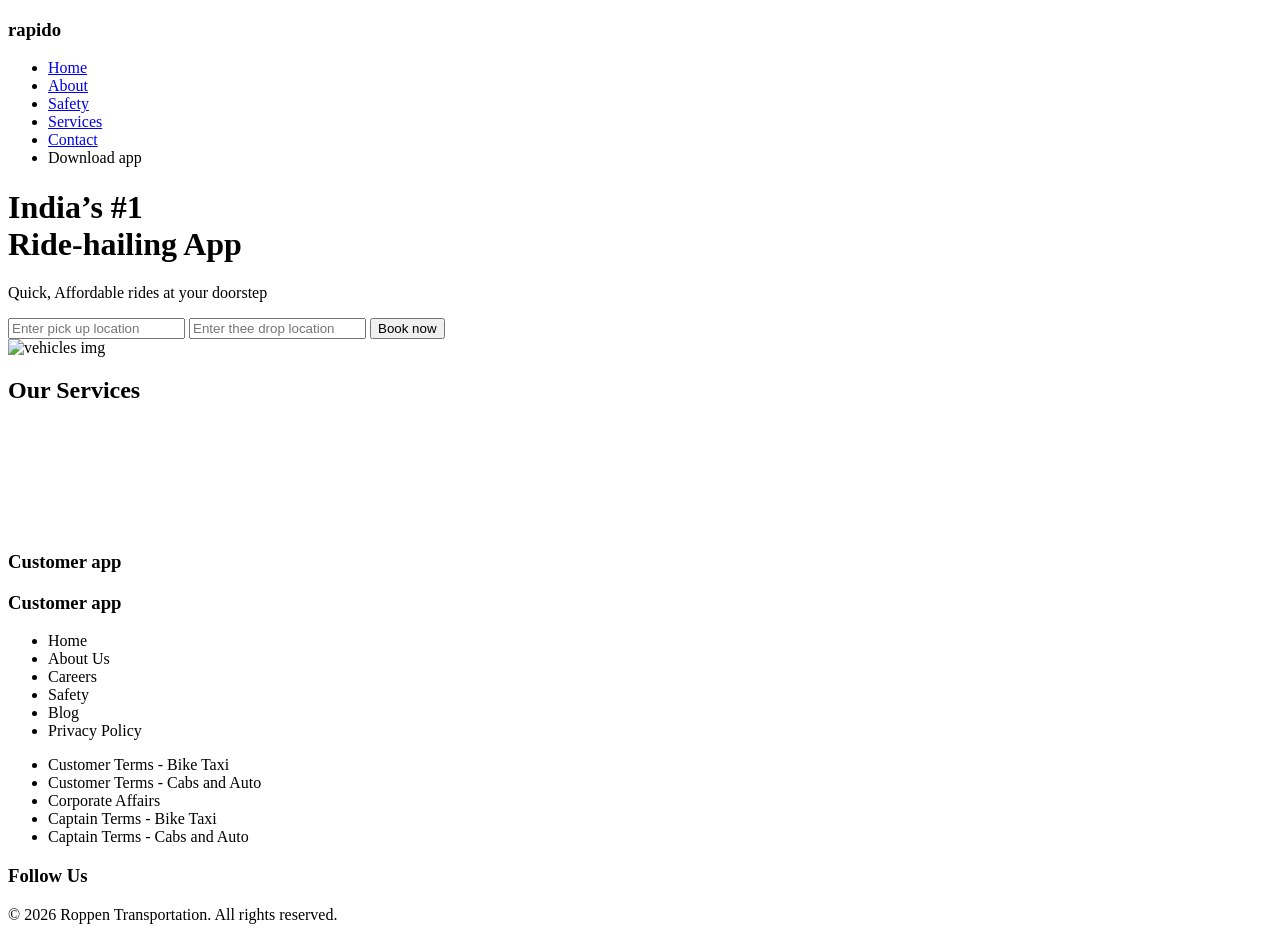
==== rapido.html @ c192d252 "first commit" ====
<!DOCTYPE html>
<html lang="en">

<head>
    <meta charset="UTF-8">
    <meta name="viewport" content="width=device-width, initial-scale=1.0">
    <title>Rapido</title>
    <link rel="stylesheet" href="/RAPIDO_CLONE/rapido.css">
</head>
<body>
    <nav id="nav_blk">
        <aside class="logo">
            <h1>rapido</h1>
        </aside>
        <aside class="links">
            <ul>
                <li><a href="#">Home</a></li>
                <li><a href="#">About</a></li>
                <li><a href="#">Safety</a></li>
                <li><a href="#">Services</a></li>
                <li><a href="#">Contact</a></li>
                <li id="da">Download app</li>

            </ul>
        </aside>
    </nav>
    <div class="content">
        <div id="form">
            <div>
                <h1>India’s #1<br>
                    Ride-hailing App</h1>
            </div>
            <div>
                <p>Quick, Affordable rides at your doorstep</p>
            </div>
            <form>
                <i class="fa-solid fa-location-dot"></i>

                <input class="textfield" type="text" placeholder="Enter pick up location">
                <input class="textfield" type="text" placeholder="Enter thee drop location">
                <button id="sbt" type="submit">Book now</button>
            </form>
        </div>
        <div><img id="img1" src="https://content-cus.rapido.bike/image/banner_image_new.png" alt="vehicles img"></div>
    </div>

    <!-- 
    <section>
                <h1 id="os" >Our Services</h1>

        <div id="our_services">

            <div class="grids">
                <h2>Bike-Taxi</h2>
                <p>Beat traffic, ride quicker</p>
            </div>
            <div class="grids">
                <h2>Auto</h2>
                <p>Every autos, made easy</p>
            </div>
            <div class="grids">
                <h2>Cab</h2>
                <p>Comfort for every journy</p>
            </div>
            <div class="grids">
                <h2>Parcel</h2>
                <p>Beat traffic, ride quicker</p>
            </div>
            <div class="grids">
                <h2>Travel and Stay</h2>
                <p>Beat traffic, ride quicker</p>
            </div>
            <div class="grids">
                <h2>Metro Ticket</h2>
                <p>Rides to and from the metro</p>
            </div>


        </div>
    </section> -->
    <section>
        <h1 id="os">Our Services</h1>
        <div id="our_services">
            <div class="grids"><img src="https://content-cus.rapido.bike/image/serviceimage.svg" alt=""></div>
            <div class="grids"><img src="https://content-cus.rapido.bike/image/auto_service.png" alt=""></div>
            <div class="grids"><img src="https://content-cus.rapido.bike/image/cab_service.png" alt=""></div>
            <div class="grids"><img src="https://content-cus.rapido.bike/image/parcel_service.png" alt=""></div>
            <div class="grids"><img src="https://content-cus.rapido.bike/image/travel_service.png" alt=""></div>
            <div class="grids"><img src="https://content-cus.rapido.bike/image/metro_service.png" alt=""></div>
        </div>
    </section>
    <footer>
        <div class="con1">
            <h3>Customer app</h3>
        </div>
        <div class="con1">
            <h3>Customer app</h3>
        </div>
        <div id="tabs">
            <ul>
                <li>Home</li>
                <li>About Us</li>
                <li>Careers</li>
                <li>
                    Safety


                </li>
                <li>Blog</li>
                <li>Privacy Policy</li>
            </ul>

        </div>
        <div id="tabs">
            <ul>
                <li>Customer Terms - Bike Taxi
                </li>
                <li>Customer Terms - Cabs and Auto
                </li>
                <li>Corporate Affairs
                </li>
                <li>
                    Captain Terms - Bike Taxi



                </li>
                <li>Captain Terms - Cabs and Auto</li>
            </ul>

        </div>
        <div id="media"><h3>Follow Us</h3></div>
        <div id="rights">        <p >© 2026 Roppen Transportation. All rights reserved.</p>
</div>
    </footer>
</body>

</html>
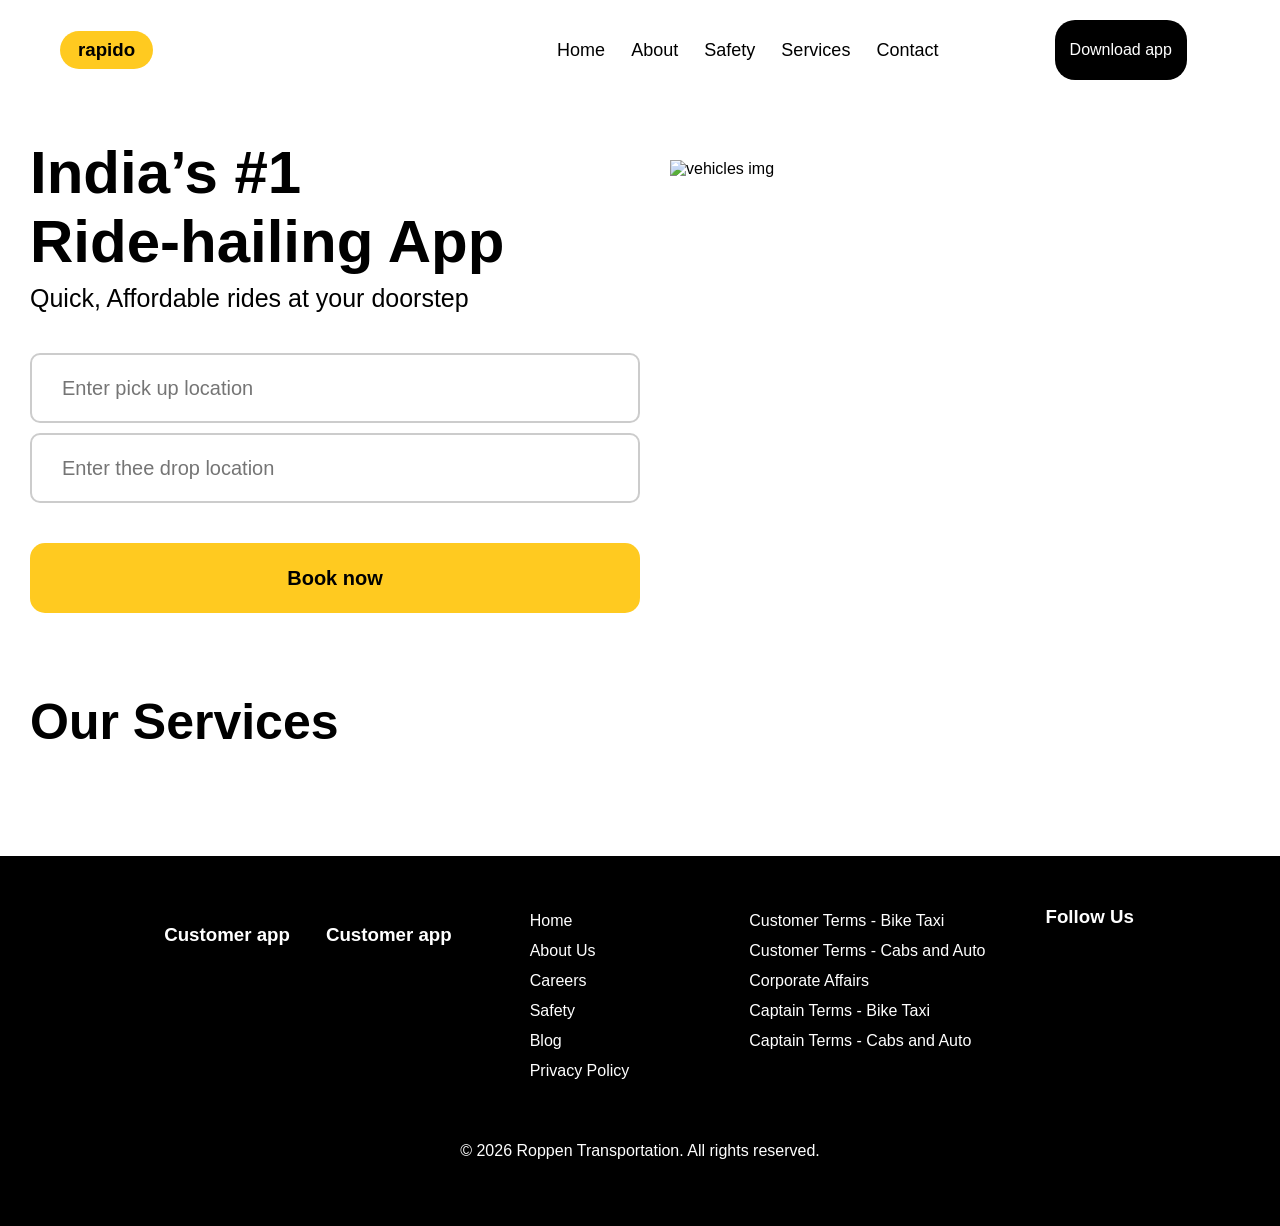
==== commit 30c4a084: "Fix stylesheet link in rapido.html" ====
--- a/rapido.html
+++ b/rapido.html
@@ -5,7 +5,7 @@
     <meta charset="UTF-8">
     <meta name="viewport" content="width=device-width, initial-scale=1.0">
     <title>Rapido</title>
-    <link rel="stylesheet" href="/RAPIDO_CLONE/rapido.css">
+    <link rel="stylesheet" href="/rapido.css">
 </head>
 <body>
     <nav id="nav_blk">
@@ -135,4 +135,4 @@
     </footer>
 </body>
 
-</html>+</html>
--- a/rapido.css
+++ b/rapido.css
@@ -0,0 +1,184 @@
+* {
+    margin: 0px;
+    padding: 0px;
+    box-sizing: border-box;
+    font-family: 'Trebuchet MS', 'Lucida Sans Unicode', 'Lucida Grande', 'Lucida Sans', Arial, sans-serif;
+}
+
+#nav_blk {
+    height: 100px;
+    width: 100%;
+    /* background-color: #ccc; */
+    display: flex;
+    justify-content: space-between;
+    align-items: center;
+    padding: 0px 60px;
+    position: relative;
+
+
+}
+#nav_blk .logo {
+    background-color: #ffca20;
+    padding: 8px 18px;
+    border-radius: 30px;
+}
+#nav_blk .links {
+    width: 60%;
+    height: inherit;
+}
+#nav_blk .links ul {
+    height: inherit;
+    display: flex;
+    width: 100%;
+    align-items: center;
+    gap: 20px;
+    list-style-type: none;
+    justify-content: space-around;
+    gap: 20px;
+}
+
+#nav_blk .links ul li a {
+    color: black;
+    font-size: 15px;
+    text-transform: capitalize;
+    text-decoration: none;
+    font-size: 18px;
+
+}
+
+#nav_blk .links ul li a:hover {
+    text-decoration: underline 2.5px #000;
+    font-weight: bold;
+}
+
+#da {
+    margin-left: 90px;
+    background-color: #000;
+    color: #fff;
+    padding: 15px;
+    border-radius: 20px;
+}
+
+.content {
+    display: flex;
+    padding: 30px
+}
+
+#form {
+    width: 50%;
+    /* background-color: aqua */
+}
+
+#form h1 {
+    font-size: 60px;
+    padding: 8px 0px;
+
+}
+
+#form p {
+    font-size: 25px;
+    padding-bottom: 40px;
+}
+
+.textfield {
+    margin-bottom: 10px;
+    height: 70px;
+    width: 100%;
+    border: 2px solid #ccc;
+    border-radius: 10px ;
+    background-color: #fff;
+    padding: 30px;
+    font-size: 20px;
+    border-color: #ccc;
+}
+
+#sbt {
+    margin-top: 30px;
+    background-color: #ffca20;
+    color: #000;
+    font-size: 20px;
+    height: 70px;
+
+    width: 100%;
+    border: none;
+    border-radius: 15px;
+    font-weight: bold;
+}
+
+#img1 {
+    width: 100%;
+    max-width: 650px;
+    padding: 30px;
+    height: auto;
+}
+
+/* 
+#our_services {
+    display: grid;
+    grid-template-columns: repeat(3, 1fr);
+    gap: 25px;
+    padding: 40px;
+}
+
+.grids {
+    padding: 50px;
+    background-color: #ccc;
+    border-radius: 15px;
+    overflow: hidden;   /* keeps rounded corners */
+/* }
+
+.grids img {
+    width: 100%;
+    height: auto;
+    display: block;
+} */ 
+
+ #os{
+    display: block;
+    font-size: 50px;
+    padding: 50px 0px 0px 30px ;
+}
+
+#our_services {
+    display: grid;
+    grid-template-columns: repeat(3, 1fr);
+    gap: 25px;
+    padding: 40px;
+}
+
+.grids {
+    border-radius: 15px;
+    overflow: hidden;   
+}
+
+.grids img {
+    width: 100%;
+    height: auto;
+    display: block;
+}
+footer{
+    height: 370px;
+    padding: 50px;
+    background-color: black;
+    display: flex;
+        justify-content: center;
+          flex-wrap: wrap;   
+}
+footer .con1{
+    color: #fff;
+    padding: 18px;
+}
+#tabs, ul{
+    color: #fff;
+    list-style: none;
+    line-height: 30px;
+    padding: 0px 30px;
+}
+#media{
+    color: #fff;
+}
+#rights{
+    color: white;
+width: 100%;    text-align: center;
+    padding-top: 20px;
+    margin-top: 20px;}
